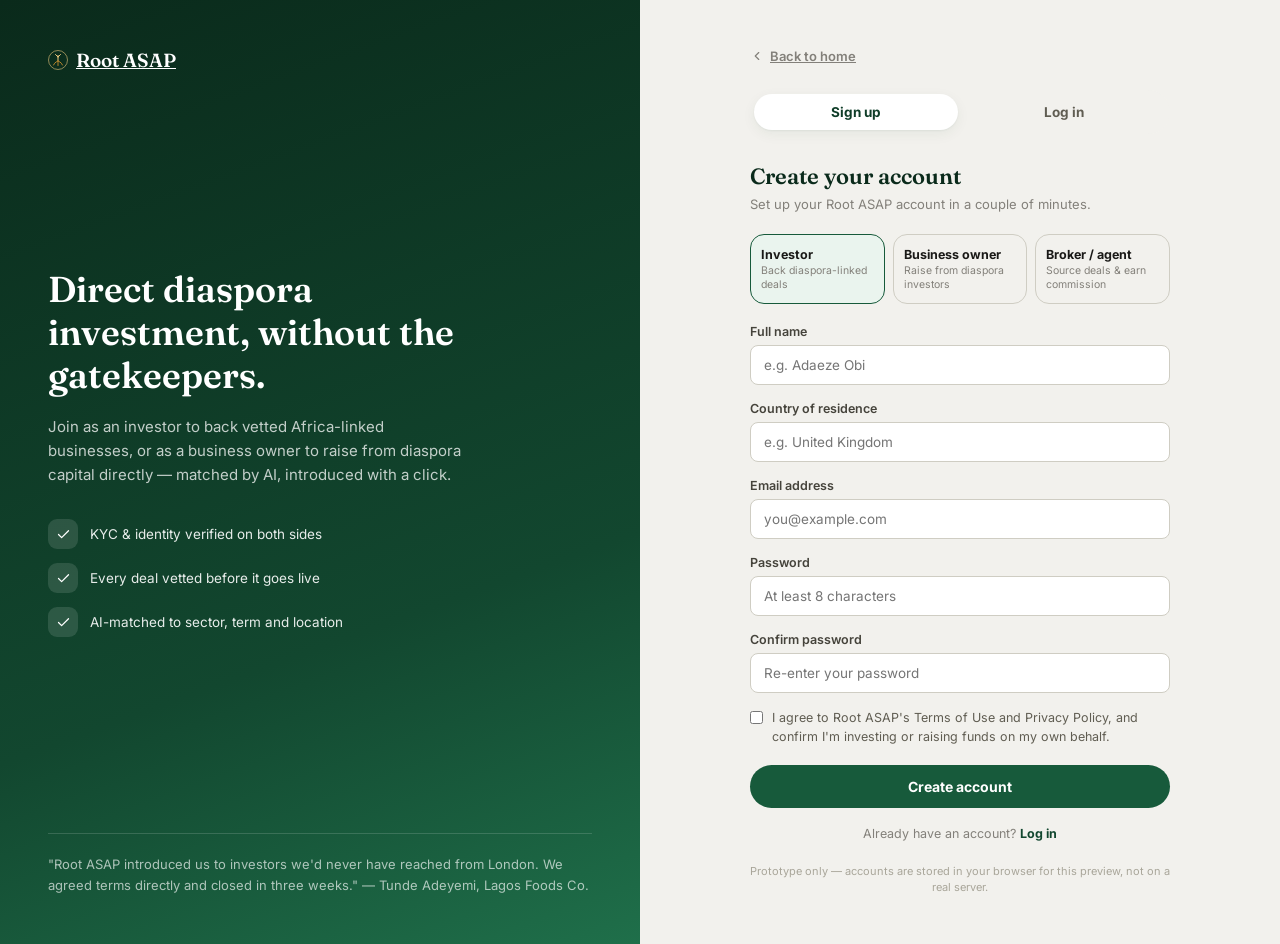
==== auth.html @ ba9bbd2f "Add files via upload" ====
<!DOCTYPE html>
<html lang="en">
<head>
<meta charset="UTF-8" />
<meta name="viewport" content="width=device-width, initial-scale=1.0" />
<title>Sign up or log in — Root ASAP</title>
<link rel="preconnect" href="https://fonts.googleapis.com">
<link rel="preconnect" href="https://fonts.gstatic.com" crossorigin>
<link href="https://fonts.googleapis.com/css2?family=Fraunces:opsz,wght@9..144,500;9..144,600;9..144,700&family=Inter:wght@400;500;600;700&display=swap" rel="stylesheet">
<style>
  :root{
    --green-50:#EAF4EE; --green-100:#CBE6D6; --green-200:#A0D2B8; --green-300:#6FB894;
    --green-400:#429973; --green-500:#1F6F4A; --green-600:#175A3B; --green-700:#12472F;
    --green-800:#0F3D28; --green-900:#0A2A1B;
    --gold-50:#FBF3E3; --gold-100:#F3DFB0; --gold-200:#E9C67D; --gold-300:#DCAA52;
    --gold-400:#C8963A; --gold-500:#B8862B; --gold-600:#96701F; --gold-700:#6B4E12;
    --gray-0:#FFFFFF; --gray-50:#FAFAF8; --gray-100:#F2F1ED; --gray-200:#E4E2DB;
    --gray-300:#CFCDC3; --gray-400:#A9A69A; --gray-500:#83807A; --gray-600:#605D52;
    --gray-700:#45433B; --gray-800:#2E2C27; --gray-900:#1A1917;
    --danger:#B03A2E; --danger-bg:#FDECEA; --danger-text:#7A281E;
    --success:#1F6F4A; --success-bg:#EAF4EE; --success-text:#12472F;
    --font-display:'Fraunces', Georgia, serif;
    --font-body:'Inter', -apple-system, BlinkMacSystemFont, sans-serif;
    --radius-sm:8px; --radius-md:14px; --radius-lg:20px; --radius-pill:999px;
    --shadow-card:0 1px 2px rgba(15,61,40,0.05), 0 4px 14px rgba(15,61,40,0.06);
  }
  *{box-sizing:border-box; margin:0; padding:0;}
  body{font-family:var(--font-body); font-size:14px; color:var(--gray-900); background:var(--gray-100);}
  a{color:inherit;}
  .authwrap{min-height:100vh; display:grid; grid-template-columns:1fr 1fr;}

  /* LEFT BRAND PANEL */
  .brand-panel{background:linear-gradient(160deg, var(--green-900), var(--green-700) 65%, var(--green-500)); color:#fff; padding:48px; display:flex; flex-direction:column; justify-content:space-between;}
  .brand-logo{display:flex; align-items:center; gap:8px; font-family:var(--font-display); font-weight:600; font-size:19px;}
  .brand-logo svg{width:20px; height:20px;}
  .brand-copy h1{font-family:var(--font-display); font-size:36px; font-weight:600; line-height:1.2; max-width:460px; margin-bottom:18px;}
  .brand-copy p{color:rgba(255,255,255,0.75); font-size:15px; max-width:420px; line-height:1.6;}
  .brand-points{display:flex; flex-direction:column; gap:14px; margin-top:32px;}
  .brand-point{display:flex; align-items:center; gap:12px; font-size:13.5px; color:rgba(255,255,255,0.9);}
  .brand-point .ic{width:30px; height:30px; border-radius:9px; background:rgba(255,255,255,0.12); display:flex; align-items:center; justify-content:center; flex-shrink:0;}
  .brand-point .ic svg{width:15px; height:15px;}
  .brand-quote{border-top:1px solid rgba(255,255,255,0.15); padding-top:20px; font-size:13px; color:rgba(255,255,255,0.65); line-height:1.6;}

  /* RIGHT FORM PANEL */
  .form-panel-outer{display:flex; align-items:center; justify-content:center; padding:48px 28px;}
  .auth-card{width:100%; max-width:420px;}
  .back-link{display:inline-flex; align-items:center; gap:6px; font-size:13px; color:var(--gray-500); font-weight:600; margin-bottom:26px;}
  .back-link:hover{color:var(--green-700);}
  .back-link svg{width:14px; height:14px;}

  .auth-tabs{display:flex; gap:4px; background:var(--gray-100); border-radius:var(--radius-pill); padding:4px; margin-bottom:28px;}
  .auth-tab{flex:1; text-align:center; padding:10px; border-radius:var(--radius-pill); font-size:13.5px; font-weight:700; color:var(--gray-600); cursor:pointer;}
  .auth-tab.active{background:#fff; color:var(--green-800); box-shadow:var(--shadow-card);}

  .auth-form{display:none;}
  .auth-form.active{display:block;}
  .auth-form h2{font-family:var(--font-display); font-size:22px; font-weight:600; color:var(--green-900); margin-bottom:6px;}
  .auth-form .sub{color:var(--gray-500); font-size:13px; margin-bottom:22px;}

  .role-toggle{display:grid; grid-template-columns:1fr 1fr 1fr; gap:8px; margin-bottom:20px;}
  .role-option{border:1.6px solid var(--gray-300); border-radius:var(--radius-md); padding:12px 10px; cursor:pointer; text-align:left;}
  .role-option.selected{border-color:var(--green-600); background:var(--green-50);}
  .role-option .rt{font-weight:700; font-size:12.5px; color:var(--gray-900); margin-bottom:2px;}
  .role-option .rs{font-size:10.5px; color:var(--gray-500); line-height:1.3;}

  .field{margin-bottom:16px;}
  .field.hidden{display:none;}
  .field label{display:block; font-size:12.5px; font-weight:600; color:var(--gray-700); margin-bottom:6px;}
  .field input{width:100%; border:1.4px solid var(--gray-300); border-radius:var(--radius-sm); padding:11px 13px; font-family:var(--font-body); font-size:13.5px; background:#fff;}
  .field input:focus{outline:none; border-color:var(--green-500);}
  .field input.invalid{border-color:var(--danger);}
  .field-error{font-size:11.5px; color:var(--danger); margin-top:5px; display:none;}
  .field-error.show{display:block;}

  .check-row{display:flex; align-items:flex-start; gap:9px; margin-bottom:18px;}
  .check-row input{width:auto; margin-top:2px;}
  .check-row label{font-size:12.5px; color:var(--gray-600); line-height:1.5;}

  .form-alert{display:none; align-items:flex-start; gap:9px; background:var(--danger-bg); color:var(--danger-text); border-radius:var(--radius-md); padding:12px 14px; font-size:12.5px; margin-bottom:16px; line-height:1.5;}
  .form-alert.show{display:flex;}
  .form-alert.success{background:var(--success-bg); color:var(--success-text);}
  .form-alert svg{width:15px; height:15px; flex-shrink:0; margin-top:1px;}

  .btn-auth{width:100%; background:var(--green-600); color:#fff; border:none; border-radius:var(--radius-pill); padding:13px; font-family:var(--font-body); font-weight:700; font-size:14px; cursor:pointer; display:flex; align-items:center; justify-content:center; gap:8px;}
  .btn-auth:hover{background:var(--green-500);}
  .btn-auth[disabled]{opacity:0.6; cursor:not-allowed;}
  .spin{width:14px; height:14px; border:2px solid rgba(255,255,255,0.4); border-top-color:#fff; border-radius:50%; animation:spin 0.8s linear infinite; display:none;}
  .spin.show{display:inline-block;}
  @keyframes spin{to{transform:rotate(360deg);}}

  .switch-line{text-align:center; font-size:12.5px; color:var(--gray-500); margin-top:18px;}
  .switch-line a{color:var(--green-700); font-weight:700; cursor:pointer;}
  .forgot-link{display:block; text-align:right; font-size:12px; color:var(--green-700); font-weight:600; margin:-8px 0 18px; cursor:pointer;}
  .proto-note{font-size:11px; color:var(--gray-400); text-align:center; margin-top:22px; line-height:1.5;}

  @media (max-width:880px){
    .authwrap{grid-template-columns:1fr;}
    .brand-panel{display:none;}
  }
  @media (max-width:420px){
    .role-toggle{grid-template-columns:1fr;}
  }
</style>
</head>
<body>

<div class="authwrap">

  <div class="brand-panel">
    <a class="brand-logo" href="index.html">
      <svg viewBox="0 0 40 40" fill="none" xmlns="http://www.w3.org/2000/svg">
        <circle cx="20" cy="20" r="19" stroke="#E9C67D" stroke-width="1.2"/>
        <path d="M20 11 L20 22" stroke="#E9C67D" stroke-width="2" stroke-linecap="round"/>
        <path d="M20 14 L15 9" stroke="#E9C67D" stroke-width="2" stroke-linecap="round"/>
        <path d="M20 14 L25 9" stroke="#E9C67D" stroke-width="2" stroke-linecap="round"/>
        <path d="M20 22 C 20 22, 13 24, 11 30" stroke="#B8862B" stroke-width="2" stroke-linecap="round" fill="none"/>
        <path d="M20 22 C 20 22, 20 26, 20 31" stroke="#B8862B" stroke-width="2" stroke-linecap="round" fill="none"/>
        <path d="M20 22 C 20 22, 27 24, 29 30" stroke="#B8862B" stroke-width="2" stroke-linecap="round" fill="none"/>
      </svg>
      Root ASAP
    </a>
    <div class="brand-copy">
      <h1>Direct diaspora investment, without the gatekeepers.</h1>
      <p>Join as an investor to back vetted Africa-linked businesses, or as a business owner to raise from diaspora capital directly — matched by AI, introduced with a click.</p>
      <div class="brand-points">
        <div class="brand-point"><span class="ic"><svg viewBox="0 0 24 24" fill="none" stroke="#fff" stroke-width="2"><path d="M20 6L9 17l-5-5" stroke-linecap="round" stroke-linejoin="round"/></svg></span>KYC &amp; identity verified on both sides</div>
        <div class="brand-point"><span class="ic"><svg viewBox="0 0 24 24" fill="none" stroke="#fff" stroke-width="2"><path d="M20 6L9 17l-5-5" stroke-linecap="round" stroke-linejoin="round"/></svg></span>Every deal vetted before it goes live</div>
        <div class="brand-point"><span class="ic"><svg viewBox="0 0 24 24" fill="none" stroke="#fff" stroke-width="2"><path d="M20 6L9 17l-5-5" stroke-linecap="round" stroke-linejoin="round"/></svg></span>AI-matched to sector, term and location</div>
      </div>
    </div>
    <div class="brand-quote">"Root ASAP introduced us to investors we'd never have reached from London. We agreed terms directly and closed in three weeks." — Tunde Adeyemi, Lagos Foods Co.</div>
  </div>

  <div class="form-panel-outer">
    <div class="auth-card">
      <a class="back-link" href="index.html"><svg viewBox="0 0 24 24" fill="none" stroke="currentColor" stroke-width="2"><path d="M15 18l-6-6 6-6" stroke-linecap="round" stroke-linejoin="round"/></svg>Back to home</a>

      <div class="auth-tabs">
        <div class="auth-tab active" data-tab="signup">Sign up</div>
        <div class="auth-tab" data-tab="login">Log in</div>
      </div>

      <!-- SIGN UP -->
      <form class="auth-form active" id="signupForm" novalidate>
        <h2>Create your account</h2>
        <p class="sub">Set up your Root ASAP account in a couple of minutes.</p>

        <div class="form-alert" id="signupAlert"><svg viewBox="0 0 24 24" fill="none" stroke="currentColor" stroke-width="2"><circle cx="12" cy="12" r="9"/><path d="M12 8v5M12 16h.01" stroke-linecap="round"/></svg><span id="signupAlertText"></span></div>

        <div class="role-toggle">
          <div class="role-option selected" data-role="investor">
            <div class="rt">Investor</div>
            <div class="rs">Back diaspora-linked deals</div>
          </div>
          <div class="role-option" data-role="business">
            <div class="rt">Business owner</div>
            <div class="rs">Raise from diaspora investors</div>
          </div>
          <div class="role-option" data-role="broker">
            <div class="rt">Broker / agent</div>
            <div class="rs">Source deals &amp; earn commission</div>
          </div>
        </div>

        <div class="field">
          <label for="suName">Full name</label>
          <input type="text" id="suName" placeholder="e.g. Adaeze Obi" />
          <div class="field-error" id="suNameError">Enter your full name.</div>
        </div>

        <div class="field hidden" id="suBusinessNameField">
          <label for="suBusinessName">Business name</label>
          <input type="text" id="suBusinessName" placeholder="e.g. Lagos Foods Co." />
          <div class="field-error" id="suBusinessNameError">Enter your business name.</div>
        </div>

        <div class="field hidden" id="suAgencyNameField">
          <label for="suAgencyName">Agency / company name (optional)</label>
          <input type="text" id="suAgencyName" placeholder="e.g. Adeyemi Business Brokers" />
        </div>

        <div class="field">
          <label for="suLocation" id="suLocationLabel">Country of residence</label>
          <input type="text" id="suLocation" placeholder="e.g. United Kingdom" />
          <div class="field-error" id="suLocationError">Enter a location.</div>
        </div>

        <div class="field">
          <label for="suEmail">Email address</label>
          <input type="email" id="suEmail" placeholder="you@example.com" />
          <div class="field-error" id="suEmailError">Enter a valid email address.</div>
        </div>

        <div class="field">
          <label for="suPassword">Password</label>
          <input type="password" id="suPassword" placeholder="At least 8 characters" />
          <div class="field-error" id="suPasswordError">Password must be at least 8 characters.</div>
        </div>

        <div class="field">
          <label for="suConfirm">Confirm password</label>
          <input type="password" id="suConfirm" placeholder="Re-enter your password" />
          <div class="field-error" id="suConfirmError">Passwords don't match.</div>
        </div>

        <div class="check-row">
          <input type="checkbox" id="suTerms" />
          <label for="suTerms">I agree to Root ASAP's Terms of Use and Privacy Policy, and confirm I'm investing or raising funds on my own behalf.</label>
        </div>
        <div class="field-error" id="suTermsError" style="margin:-10px 0 14px;">You need to accept the terms to continue.</div>

        <button type="submit" class="btn-auth" id="signupSubmit"><span class="spin" id="signupSpin"></span><span id="signupSubmitText">Create account</span></button>

        <div class="switch-line">Already have an account? <a data-tab="login">Log in</a></div>
      </form>

      <!-- LOG IN -->
      <form class="auth-form" id="loginForm" novalidate>
        <h2>Welcome back</h2>
        <p class="sub">Log in to your Root ASAP account.</p>

        <div class="form-alert" id="loginAlert"><svg viewBox="0 0 24 24" fill="none" stroke="currentColor" stroke-width="2"><circle cx="12" cy="12" r="9"/><path d="M12 8v5M12 16h.01" stroke-linecap="round"/></svg><span id="loginAlertText"></span></div>

        <div class="field">
          <label for="liEmail">Email address</label>
          <input type="email" id="liEmail" placeholder="you@example.com" />
          <div class="field-error" id="liEmailError">Enter a valid email address.</div>
        </div>

        <div class="field">
          <label for="liPassword">Password</label>
          <input type="password" id="liPassword" placeholder="Your password" />
          <div class="field-error" id="liPasswordError">Enter your password.</div>
        </div>

        <a class="forgot-link" id="forgotLink">Forgot password?</a>

        <button type="submit" class="btn-auth" id="loginSubmit"><span class="spin" id="loginSpin"></span><span id="loginSubmitText">Log in</span></button>

        <div class="switch-line">New to Root ASAP? <a data-tab="signup">Create an account</a></div>
      </form>

      <div class="proto-note">Prototype only — accounts are stored in your browser for this preview, not on a real server.</div>
    </div>
  </div>

</div>

<script>
(function(){
  var tabs = document.querySelectorAll('.auth-tab, .switch-line a');
  var forms = { signup: document.getElementById('signupForm'), login: document.getElementById('loginForm') };
  function showTab(name){
    document.querySelectorAll('.auth-tab').forEach(function(t){ t.classList.toggle('active', t.getAttribute('data-tab') === name); });
    forms.signup.classList.toggle('active', name === 'signup');
    forms.login.classList.toggle('active', name === 'login');
  }
  tabs.forEach(function(t){
    t.addEventListener('click', function(){ showTab(t.getAttribute('data-tab')); });
  });

  // role toggle
  var roleOptions = document.querySelectorAll('.role-option');
  var currentRole = 'investor';
  var bizField = document.getElementById('suBusinessNameField');
  var agencyField = document.getElementById('suAgencyNameField');
  var locationLabel = document.getElementById('suLocationLabel');
  roleOptions.forEach(function(opt){
    opt.addEventListener('click', function(){
      roleOptions.forEach(function(o){ o.classList.remove('selected'); });
      opt.classList.add('selected');
      currentRole = opt.getAttribute('data-role');
      bizField.classList.add('hidden');
      agencyField.classList.add('hidden');
      if(currentRole === 'business'){
        bizField.classList.remove('hidden');
        locationLabel.textContent = 'Business location';
      } else if(currentRole === 'broker'){
        agencyField.classList.remove('hidden');
        locationLabel.textContent = 'Region(s) you operate in';
      } else {
        locationLabel.textContent = 'Country of residence';
      }
    });
  });

  function getAccounts(){
    try { return JSON.parse(localStorage.getItem('rootasap_accounts')) || []; } catch(e){ return []; }
  }
  function saveAccounts(list){
    localStorage.setItem('rootasap_accounts', JSON.stringify(list));
  }
  function setSession(account){
    localStorage.setItem('rootasap_session', JSON.stringify(account));
  }
  function emailValid(v){
    return /^[^\s@]+@[^\s@]+\.[^\s@]+$/.test(v);
  }
  function redirectFor(role){
    if(role === 'business') return 'business-dashboard.html';
    if(role === 'broker') return 'broker-dashboard.html';
    return 'dashboard.html';
  }

  // SIGN UP submit
  var signupForm = document.getElementById('signupForm');
  var signupAlert = document.getElementById('signupAlert');
  var signupAlertText = document.getElementById('signupAlertText');
  signupForm.addEventListener('submit', function(e){
    e.preventDefault();
    signupAlert.classList.remove('show');
    var valid = true;
    function setError(inputId, errorId, isBad){
      var input = document.getElementById(inputId);
      var err = document.getElementById(errorId);
      input.classList.toggle('invalid', isBad);
      err.classList.toggle('show', isBad);
      if(isBad) valid = false;
    }

    var name = document.getElementById('suName').value.trim();
    var bizName = document.getElementById('suBusinessName').value.trim();
    var agencyName = document.getElementById('suAgencyName').value.trim();
    var location = document.getElementById('suLocation').value.trim();
    var email = document.getElementById('suEmail').value.trim();
    var password = document.getElementById('suPassword').value;
    var confirm = document.getElementById('suConfirm').value;
    var termsChecked = document.getElementById('suTerms').checked;

    setError('suName','suNameError', name.length < 2);
    if(currentRole === 'business'){
      setError('suBusinessName','suBusinessNameError', bizName.length < 2);
    }
    setError('suLocation','suLocationError', location.length < 2);
    setError('suEmail','suEmailError', !emailValid(email));
    setError('suPassword','suPasswordError', password.length < 8);
    setError('suConfirm','suConfirmError', confirm !== password || password.length < 8);
    document.getElementById('suTermsError').classList.toggle('show', !termsChecked);
    if(!termsChecked) valid = false;

    if(!valid) return;

    var accounts = getAccounts();
    var exists = accounts.some(function(a){ return a.email.toLowerCase() === email.toLowerCase(); });
    if(exists){
      signupAlertText.textContent = 'An account with that email already exists. Try logging in instead.';
      signupAlert.classList.remove('success');
      signupAlert.classList.add('show');
      return;
    }

    var submitBtn = document.getElementById('signupSubmit');
    var spin = document.getElementById('signupSpin');
    var label = document.getElementById('signupSubmitText');
    submitBtn.setAttribute('disabled','disabled');
    spin.classList.add('show');
    label.textContent = 'Creating account…';

    setTimeout(function(){
      var account = { name: name, businessName: bizName, agencyName: agencyName, location: location, email: email, password: password, role: currentRole };
      accounts.push(account);
      saveAccounts(accounts);
      setSession(account);
      label.textContent = 'Account created — redirecting…';
      signupAlertText.textContent = 'Account created. Redirecting to your dashboard…';
      signupAlert.classList.add('show','success');
      setTimeout(function(){
        window.location.href = redirectFor(currentRole);
      }, 700);
    }, 700);
  });

  // LOGIN submit
  var loginForm = document.getElementById('loginForm');
  var loginAlert = document.getElementById('loginAlert');
  var loginAlertText = document.getElementById('loginAlertText');
  loginForm.addEventListener('submit', function(e){
    e.preventDefault();
    loginAlert.classList.remove('show');
    var valid = true;
    function setError(inputId, errorId, isBad){
      var input = document.getElementById(inputId);
      var err = document.getElementById(errorId);
      input.classList.toggle('invalid', isBad);
      err.classList.toggle('show', isBad);
      if(isBad) valid = false;
    }
    var email = document.getElementById('liEmail').value.trim();
    var password = document.getElementById('liPassword').value;
    setError('liEmail','liEmailError', !emailValid(email));
    setError('liPassword','liPasswordError', password.length === 0);
    if(!valid) return;

    var accounts = getAccounts();
    var account = accounts.find(function(a){ return a.email.toLowerCase() === email.toLowerCase(); });
    if(!account){
      loginAlertText.textContent = "No account found for that email. Try creating one instead.";
      loginAlert.classList.remove('success');
      loginAlert.classList.add('show');
      return;
    }
    if(account.password !== password){
      loginAlertText.textContent = 'Incorrect password. Please try again.';
      loginAlert.classList.remove('success');
      loginAlert.classList.add('show');
      return;
    }

    var submitBtn = document.getElementById('loginSubmit');
    var spin = document.getElementById('loginSpin');
    var label = document.getElementById('loginSubmitText');
    submitBtn.setAttribute('disabled','disabled');
    spin.classList.add('show');
    label.textContent = 'Logging in…';

    setTimeout(function(){
      setSession(account);
      label.textContent = 'Welcome back — redirecting…';
      loginAlertText.textContent = 'Logged in. Redirecting to your dashboard…';
      loginAlert.classList.add('show','success');
      setTimeout(function(){
        window.location.href = redirectFor(account.role);
      }, 600);
    }, 600);
  });

  document.getElementById('forgotLink').addEventListener('click', function(){
    loginAlertText.textContent = "Password reset isn't available in this preview yet — for now, sign up again with a new email.";
    loginAlert.classList.remove('success');
    loginAlert.classList.add('show');
  });
})();
</script>

</body>
</html>
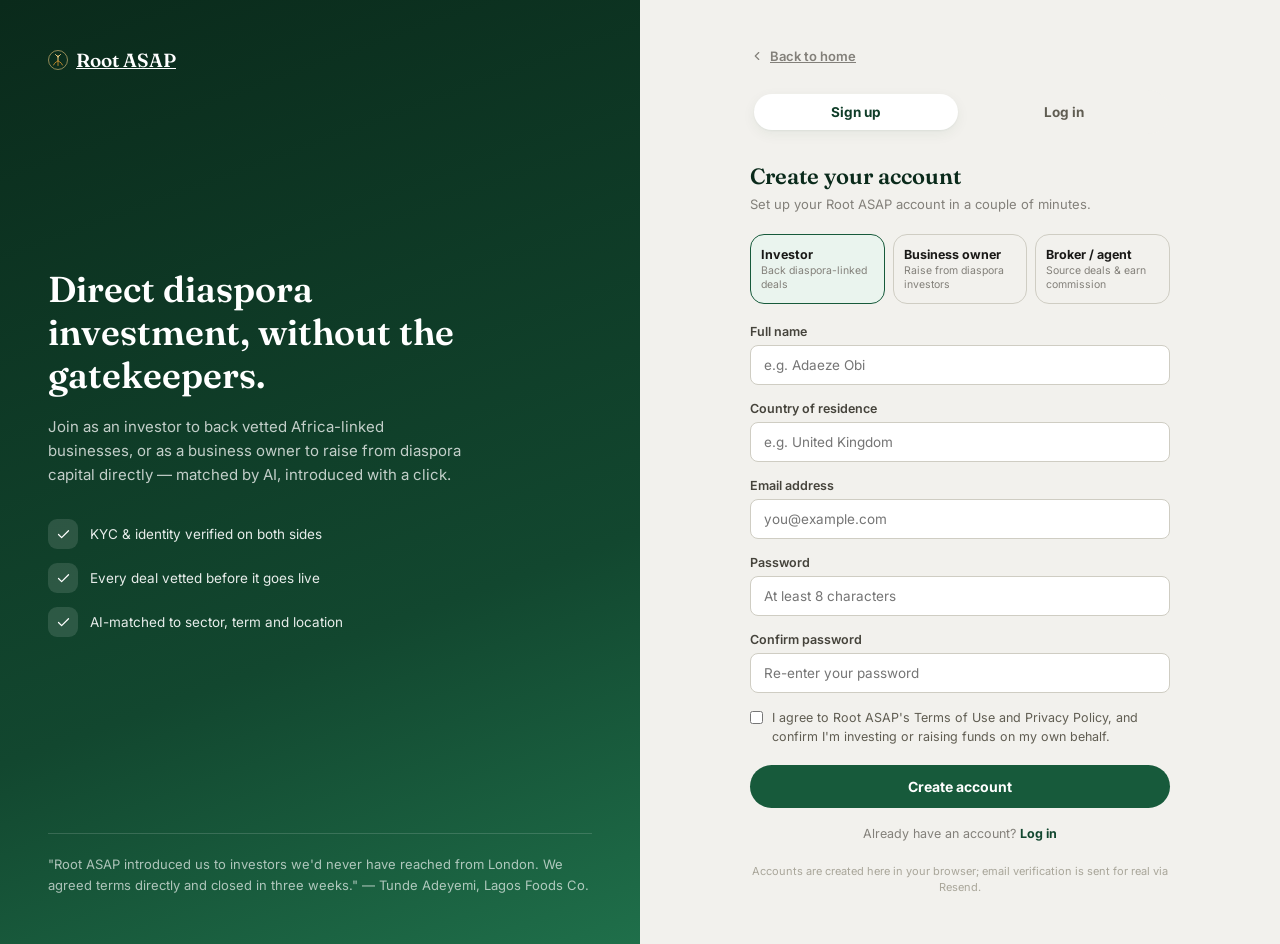
==== commit 8818f5ad: "Add files via upload" ====
--- a/auth.html
+++ b/auth.html
@@ -93,6 +93,15 @@
   .forgot-link{display:block; text-align:right; font-size:12px; color:var(--green-700); font-weight:600; margin:-8px 0 18px; cursor:pointer;}
   .proto-note{font-size:11px; color:var(--gray-400); text-align:center; margin-top:22px; line-height:1.5;}
 
+  .pending-icon{width:56px; height:56px; border-radius:50%; background:var(--green-50); display:flex; align-items:center; justify-content:center; margin:0 auto 18px;}
+  .pending-icon svg{width:26px; height:26px;}
+  .auth-form#pendingPanel{text-align:center;}
+  .auth-form#pendingPanel h2{text-align:center;}
+  .auth-form#pendingPanel .sub{text-align:center;}
+  .btn-auth.secondary{background:transparent; color:var(--green-700); border:1.6px solid var(--gray-300); margin-top:10px;}
+  .btn-auth.secondary:hover{background:var(--gray-50);}
+  .resend-cooldown{font-size:11.5px; color:var(--gray-400); margin-top:10px;}
+
   @media (max-width:880px){
     .authwrap{grid-template-columns:1fr;}
     .brand-panel{display:none;}
@@ -240,7 +249,20 @@
         <div class="switch-line">New to Root ASAP? <a data-tab="signup">Create an account</a></div>
       </form>
 
-      <div class="proto-note">Prototype only — accounts are stored in your browser for this preview, not on a real server.</div>
+      <!-- CHECK YOUR EMAIL (post-signup / unverified login) -->
+      <div class="auth-form" id="pendingPanel">
+        <div class="pending-icon"><svg viewBox="0 0 24 24" fill="none" stroke="#1F6F4A" stroke-width="1.8"><path d="M3 6l9 7 9-7" stroke-linecap="round" stroke-linejoin="round"/><rect x="3" y="5" width="18" height="14" rx="2"/></svg></div>
+        <h2>Check your email</h2>
+        <p class="sub">We've sent a verification link to <strong id="pendingEmail">you@example.com</strong>. Click it to activate your account and unlock your dashboard.</p>
+
+        <div class="form-alert" id="pendingAlert"><svg viewBox="0 0 24 24" fill="none" stroke="currentColor" stroke-width="2"><circle cx="12" cy="12" r="9"/><path d="M12 8v5M12 16h.01" stroke-linecap="round"/></svg><span id="pendingAlertText"></span></div>
+
+        <button type="button" class="btn-auth" id="resendPendingBtn"><span class="spin" id="resendPendingSpin"></span><span id="resendPendingText">Resend verification email</span></button>
+        <button type="button" class="btn-auth secondary" id="pendingBackBtn">Back to sign in</button>
+        <div class="resend-cooldown" id="resendCooldown"></div>
+      </div>
+
+      <div class="proto-note" id="protoNote">Accounts are created here in your browser; email verification is sent for real via Resend.</div>
     </div>
   </div>
 
@@ -250,10 +272,14 @@
 (function(){
   var tabs = document.querySelectorAll('.auth-tab, .switch-line a');
   var forms = { signup: document.getElementById('signupForm'), login: document.getElementById('loginForm') };
+  var pendingPanel = document.getElementById('pendingPanel');
+  var authTabsBar = document.querySelector('.auth-tabs');
   function showTab(name){
     document.querySelectorAll('.auth-tab').forEach(function(t){ t.classList.toggle('active', t.getAttribute('data-tab') === name); });
     forms.signup.classList.toggle('active', name === 'signup');
     forms.login.classList.toggle('active', name === 'login');
+    pendingPanel.classList.remove('active');
+    authTabsBar.style.display = '';
   }
   tabs.forEach(function(t){
     t.addEventListener('click', function(){ showTab(t.getAttribute('data-tab')); });
@@ -302,6 +328,105 @@
     return 'dashboard.html';
   }
 
+  // --- Email verification helpers ---
+  function getVerifiedEmails(){
+    try { return JSON.parse(localStorage.getItem('rootasap_verified_emails')) || []; } catch(e){ return []; }
+  }
+  function isVerified(account){
+    if(!account) return false;
+    if(account.verified) return true;
+    return getVerifiedEmails().indexOf((account.email || '').toLowerCase()) !== -1;
+  }
+  function sendVerificationEmail(name, email, role){
+    return fetch('/.netlify/functions/send-verification', {
+      method: 'POST',
+      headers: { 'Content-Type': 'application/json' },
+      body: JSON.stringify({ name: name, email: email, role: role })
+    }).then(function(res){
+      return res.json().catch(function(){ return {}; }).then(function(body){ return { ok: res.ok, body: body }; });
+    });
+  }
+
+  var pendingContext = { name: '', email: '', role: 'investor' };
+  var pendingEmailEl = document.getElementById('pendingEmail');
+  var pendingAlert = document.getElementById('pendingAlert');
+  var pendingAlertText = document.getElementById('pendingAlertText');
+  var resendBtn = document.getElementById('resendPendingBtn');
+  var resendSpin = document.getElementById('resendPendingSpin');
+  var resendText = document.getElementById('resendPendingText');
+  var resendCooldownEl = document.getElementById('resendCooldown');
+  var cooldownTimer = null;
+
+  function showPending(name, email, role){
+    pendingContext = { name: name, email: email, role: role };
+    pendingEmailEl.textContent = email;
+    forms.signup.classList.remove('active');
+    forms.login.classList.remove('active');
+    document.querySelectorAll('.auth-tab').forEach(function(t){ t.classList.remove('active'); });
+    authTabsBar.style.display = 'none';
+    pendingPanel.classList.add('active');
+    pendingAlert.classList.remove('show');
+  }
+
+  function startResendCooldown(seconds){
+    resendBtn.setAttribute('disabled', 'disabled');
+    var remaining = seconds;
+    function tick(){
+      resendCooldownEl.textContent = 'You can resend again in ' + remaining + 's.';
+      remaining -= 1;
+      if(remaining < 0){
+        clearInterval(cooldownTimer);
+        resendCooldownEl.textContent = '';
+        resendBtn.removeAttribute('disabled');
+      }
+    }
+    if(cooldownTimer) clearInterval(cooldownTimer);
+    tick();
+    cooldownTimer = setInterval(tick, 1000);
+  }
+
+  resendBtn.addEventListener('click', function(){
+    if(!pendingContext.email) return;
+    resendSpin.classList.add('show');
+    resendText.textContent = 'Sending…';
+    resendBtn.setAttribute('disabled', 'disabled');
+    sendVerificationEmail(pendingContext.name, pendingContext.email, pendingContext.role).then(function(r){
+      resendSpin.classList.remove('show');
+      resendText.textContent = 'Resend verification email';
+      if(r.ok){
+        pendingAlertText.textContent = 'Verification email sent. Check your inbox (and spam folder).';
+        pendingAlert.classList.remove('show');
+        pendingAlert.classList.add('show', 'success');
+        startResendCooldown(30);
+      } else {
+        pendingAlertText.textContent = (r.body && r.body.error) || "Couldn't send that email — please try again shortly.";
+        pendingAlert.classList.remove('success');
+        pendingAlert.classList.add('show');
+        resendBtn.removeAttribute('disabled');
+      }
+    }).catch(function(){
+      resendSpin.classList.remove('show');
+      resendText.textContent = 'Resend verification email';
+      resendBtn.removeAttribute('disabled');
+      pendingAlertText.textContent = "Couldn't send that email — please try again shortly.";
+      pendingAlert.classList.remove('success');
+      pendingAlert.classList.add('show');
+    });
+  });
+
+  document.getElementById('pendingBackBtn').addEventListener('click', function(){
+    showTab('login');
+  });
+
+  // deep-link: auth.html?pending=1&email=...&role=...&name=... (used when a
+  // signed-in-but-unverified session is bounced back here from a dashboard)
+  (function checkPendingDeepLink(){
+    var params = new URLSearchParams(window.location.search);
+    if(params.get('pending') === '1' && params.get('email')){
+      showPending(params.get('name') || '', params.get('email'), params.get('role') || 'investor');
+    }
+  })();
+
   // SIGN UP submit
   var signupForm = document.getElementById('signupForm');
   var signupAlert = document.getElementById('signupAlert');
@@ -357,16 +482,22 @@
     label.textContent = 'Creating account…';
 
     setTimeout(function(){
-      var account = { name: name, businessName: bizName, agencyName: agencyName, location: location, email: email, password: password, role: currentRole };
+      var account = { name: name, businessName: bizName, agencyName: agencyName, location: location, email: email, password: password, role: currentRole, verified: false };
       accounts.push(account);
       saveAccounts(accounts);
       setSession(account);
-      label.textContent = 'Account created — redirecting…';
-      signupAlertText.textContent = 'Account created. Redirecting to your dashboard…';
-      signupAlert.classList.add('show','success');
-      setTimeout(function(){
-        window.location.href = redirectFor(currentRole);
-      }, 700);
+
+      sendVerificationEmail(name, email, currentRole).then(function(r){
+        if(!r.ok){
+          console.warn('Verification email failed to send:', r.body && r.body.error);
+        }
+      }).catch(function(){});
+
+      submitBtn.removeAttribute('disabled');
+      spin.classList.remove('show');
+      label.textContent = 'Create account';
+      showPending(name, email, currentRole);
+      startResendCooldown(30);
     }, 700);
   });
 
@@ -406,6 +537,13 @@
       return;
     }
 
+    if(!isVerified(account)){
+      setSession(account);
+      showPending(account.name, account.email, account.role);
+      startResendCooldown(30);
+      return;
+    }
+
     var submitBtn = document.getElementById('loginSubmit');
     var spin = document.getElementById('loginSpin');
     var label = document.getElementById('loginSubmitText');
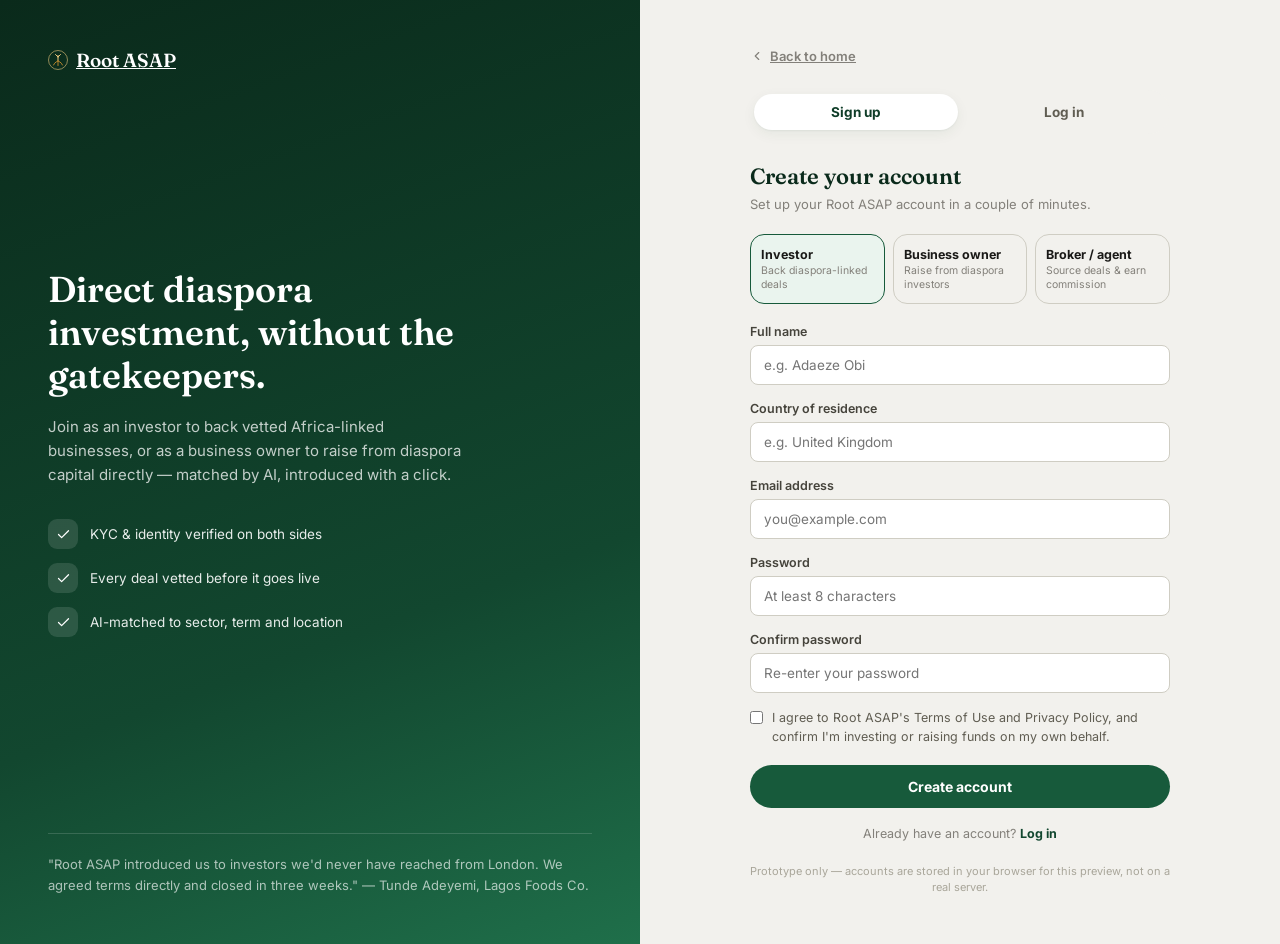
==== commit 2109e67d: "Add files via upload" ====
--- a/auth.html
+++ b/auth.html
@@ -93,15 +93,6 @@
   .forgot-link{display:block; text-align:right; font-size:12px; color:var(--green-700); font-weight:600; margin:-8px 0 18px; cursor:pointer;}
   .proto-note{font-size:11px; color:var(--gray-400); text-align:center; margin-top:22px; line-height:1.5;}
 
-  .pending-icon{width:56px; height:56px; border-radius:50%; background:var(--green-50); display:flex; align-items:center; justify-content:center; margin:0 auto 18px;}
-  .pending-icon svg{width:26px; height:26px;}
-  .auth-form#pendingPanel{text-align:center;}
-  .auth-form#pendingPanel h2{text-align:center;}
-  .auth-form#pendingPanel .sub{text-align:center;}
-  .btn-auth.secondary{background:transparent; color:var(--green-700); border:1.6px solid var(--gray-300); margin-top:10px;}
-  .btn-auth.secondary:hover{background:var(--gray-50);}
-  .resend-cooldown{font-size:11.5px; color:var(--gray-400); margin-top:10px;}
-
   @media (max-width:880px){
     .authwrap{grid-template-columns:1fr;}
     .brand-panel{display:none;}
@@ -249,20 +240,7 @@
         <div class="switch-line">New to Root ASAP? <a data-tab="signup">Create an account</a></div>
       </form>
 
-      <!-- CHECK YOUR EMAIL (post-signup / unverified login) -->
-      <div class="auth-form" id="pendingPanel">
-        <div class="pending-icon"><svg viewBox="0 0 24 24" fill="none" stroke="#1F6F4A" stroke-width="1.8"><path d="M3 6l9 7 9-7" stroke-linecap="round" stroke-linejoin="round"/><rect x="3" y="5" width="18" height="14" rx="2"/></svg></div>
-        <h2>Check your email</h2>
-        <p class="sub">We've sent a verification link to <strong id="pendingEmail">you@example.com</strong>. Click it to activate your account and unlock your dashboard.</p>
-
-        <div class="form-alert" id="pendingAlert"><svg viewBox="0 0 24 24" fill="none" stroke="currentColor" stroke-width="2"><circle cx="12" cy="12" r="9"/><path d="M12 8v5M12 16h.01" stroke-linecap="round"/></svg><span id="pendingAlertText"></span></div>
-
-        <button type="button" class="btn-auth" id="resendPendingBtn"><span class="spin" id="resendPendingSpin"></span><span id="resendPendingText">Resend verification email</span></button>
-        <button type="button" class="btn-auth secondary" id="pendingBackBtn">Back to sign in</button>
-        <div class="resend-cooldown" id="resendCooldown"></div>
-      </div>
-
-      <div class="proto-note" id="protoNote">Accounts are created here in your browser; email verification is sent for real via Resend.</div>
+      <div class="proto-note">Prototype only — accounts are stored in your browser for this preview, not on a real server.</div>
     </div>
   </div>
 
@@ -272,14 +250,10 @@
 (function(){
   var tabs = document.querySelectorAll('.auth-tab, .switch-line a');
   var forms = { signup: document.getElementById('signupForm'), login: document.getElementById('loginForm') };
-  var pendingPanel = document.getElementById('pendingPanel');
-  var authTabsBar = document.querySelector('.auth-tabs');
   function showTab(name){
     document.querySelectorAll('.auth-tab').forEach(function(t){ t.classList.toggle('active', t.getAttribute('data-tab') === name); });
     forms.signup.classList.toggle('active', name === 'signup');
     forms.login.classList.toggle('active', name === 'login');
-    pendingPanel.classList.remove('active');
-    authTabsBar.style.display = '';
   }
   tabs.forEach(function(t){
     t.addEventListener('click', function(){ showTab(t.getAttribute('data-tab')); });
@@ -328,105 +302,6 @@
     return 'dashboard.html';
   }
 
-  // --- Email verification helpers ---
-  function getVerifiedEmails(){
-    try { return JSON.parse(localStorage.getItem('rootasap_verified_emails')) || []; } catch(e){ return []; }
-  }
-  function isVerified(account){
-    if(!account) return false;
-    if(account.verified) return true;
-    return getVerifiedEmails().indexOf((account.email || '').toLowerCase()) !== -1;
-  }
-  function sendVerificationEmail(name, email, role){
-    return fetch('/.netlify/functions/send-verification', {
-      method: 'POST',
-      headers: { 'Content-Type': 'application/json' },
-      body: JSON.stringify({ name: name, email: email, role: role })
-    }).then(function(res){
-      return res.json().catch(function(){ return {}; }).then(function(body){ return { ok: res.ok, body: body }; });
-    });
-  }
-
-  var pendingContext = { name: '', email: '', role: 'investor' };
-  var pendingEmailEl = document.getElementById('pendingEmail');
-  var pendingAlert = document.getElementById('pendingAlert');
-  var pendingAlertText = document.getElementById('pendingAlertText');
-  var resendBtn = document.getElementById('resendPendingBtn');
-  var resendSpin = document.getElementById('resendPendingSpin');
-  var resendText = document.getElementById('resendPendingText');
-  var resendCooldownEl = document.getElementById('resendCooldown');
-  var cooldownTimer = null;
-
-  function showPending(name, email, role){
-    pendingContext = { name: name, email: email, role: role };
-    pendingEmailEl.textContent = email;
-    forms.signup.classList.remove('active');
-    forms.login.classList.remove('active');
-    document.querySelectorAll('.auth-tab').forEach(function(t){ t.classList.remove('active'); });
-    authTabsBar.style.display = 'none';
-    pendingPanel.classList.add('active');
-    pendingAlert.classList.remove('show');
-  }
-
-  function startResendCooldown(seconds){
-    resendBtn.setAttribute('disabled', 'disabled');
-    var remaining = seconds;
-    function tick(){
-      resendCooldownEl.textContent = 'You can resend again in ' + remaining + 's.';
-      remaining -= 1;
-      if(remaining < 0){
-        clearInterval(cooldownTimer);
-        resendCooldownEl.textContent = '';
-        resendBtn.removeAttribute('disabled');
-      }
-    }
-    if(cooldownTimer) clearInterval(cooldownTimer);
-    tick();
-    cooldownTimer = setInterval(tick, 1000);
-  }
-
-  resendBtn.addEventListener('click', function(){
-    if(!pendingContext.email) return;
-    resendSpin.classList.add('show');
-    resendText.textContent = 'Sending…';
-    resendBtn.setAttribute('disabled', 'disabled');
-    sendVerificationEmail(pendingContext.name, pendingContext.email, pendingContext.role).then(function(r){
-      resendSpin.classList.remove('show');
-      resendText.textContent = 'Resend verification email';
-      if(r.ok){
-        pendingAlertText.textContent = 'Verification email sent. Check your inbox (and spam folder).';
-        pendingAlert.classList.remove('show');
-        pendingAlert.classList.add('show', 'success');
-        startResendCooldown(30);
-      } else {
-        pendingAlertText.textContent = (r.body && r.body.error) || "Couldn't send that email — please try again shortly.";
-        pendingAlert.classList.remove('success');
-        pendingAlert.classList.add('show');
-        resendBtn.removeAttribute('disabled');
-      }
-    }).catch(function(){
-      resendSpin.classList.remove('show');
-      resendText.textContent = 'Resend verification email';
-      resendBtn.removeAttribute('disabled');
-      pendingAlertText.textContent = "Couldn't send that email — please try again shortly.";
-      pendingAlert.classList.remove('success');
-      pendingAlert.classList.add('show');
-    });
-  });
-
-  document.getElementById('pendingBackBtn').addEventListener('click', function(){
-    showTab('login');
-  });
-
-  // deep-link: auth.html?pending=1&email=...&role=...&name=... (used when a
-  // signed-in-but-unverified session is bounced back here from a dashboard)
-  (function checkPendingDeepLink(){
-    var params = new URLSearchParams(window.location.search);
-    if(params.get('pending') === '1' && params.get('email')){
-      showPending(params.get('name') || '', params.get('email'), params.get('role') || 'investor');
-    }
-  })();
-
   // SIGN UP submit
   var signupForm = document.getElementById('signupForm');
   var signupAlert = document.getElementById('signupAlert');
@@ -482,22 +357,16 @@
     label.textContent = 'Creating account…';
 
     setTimeout(function(){
-      var account = { name: name, businessName: bizName, agencyName: agencyName, location: location, email: email, password: password, role: currentRole, verified: false };
+      var account = { name: name, businessName: bizName, agencyName: agencyName, location: location, email: email, password: password, role: currentRole };
       accounts.push(account);
       saveAccounts(accounts);
       setSession(account);
-
-      sendVerificationEmail(name, email, currentRole).then(function(r){
-        if(!r.ok){
-          console.warn('Verification email failed to send:', r.body && r.body.error);
-        }
-      }).catch(function(){});
-
-      submitBtn.removeAttribute('disabled');
-      spin.classList.remove('show');
-      label.textContent = 'Create account';
-      showPending(name, email, currentRole);
-      startResendCooldown(30);
+      label.textContent = 'Account created — redirecting…';
+      signupAlertText.textContent = 'Account created. Redirecting to your dashboard…';
+      signupAlert.classList.add('show','success');
+      setTimeout(function(){
+        window.location.href = redirectFor(currentRole);
+      }, 700);
     }, 700);
   });
 
@@ -537,13 +406,6 @@
       return;
     }
 
-    if(!isVerified(account)){
-      setSession(account);
-      showPending(account.name, account.email, account.role);
-      startResendCooldown(30);
-      return;
-    }
-
     var submitBtn = document.getElementById('loginSubmit');
     var spin = document.getElementById('loginSpin');
     var label = document.getElementById('loginSubmitText');
